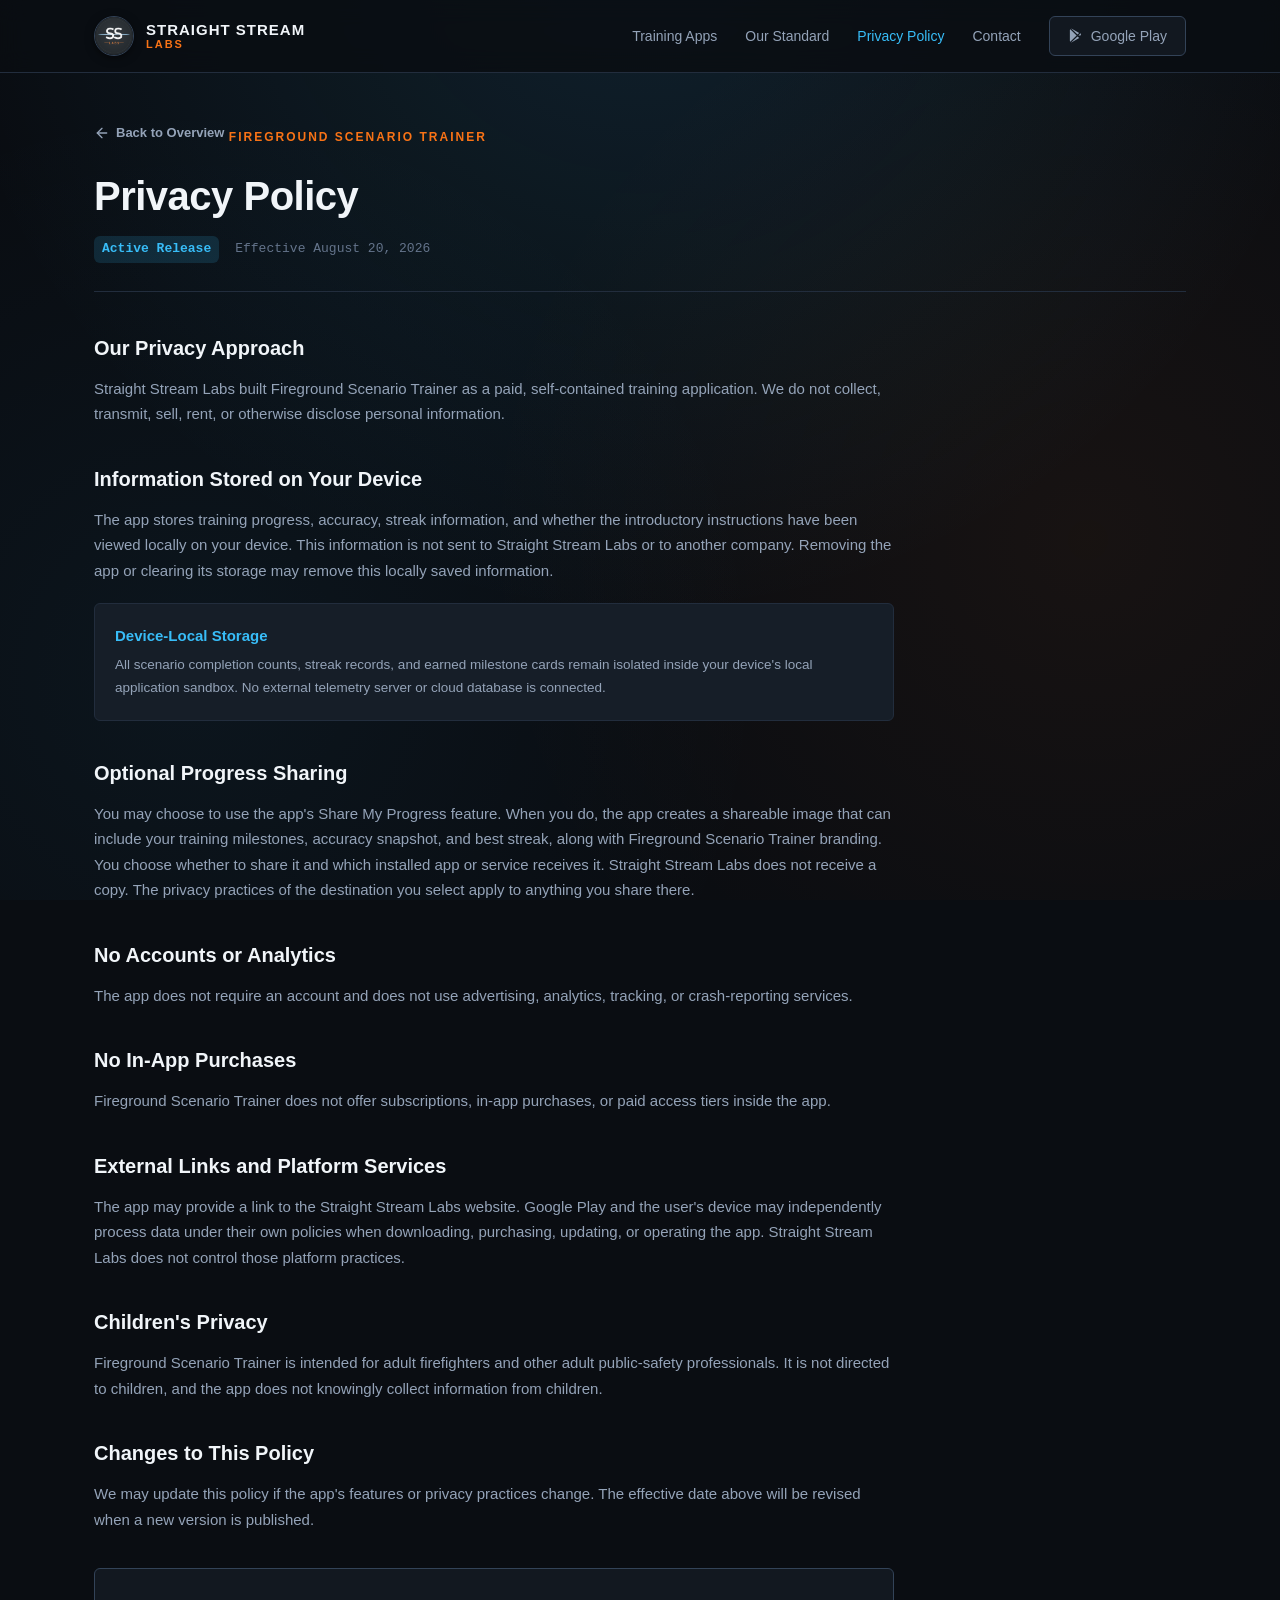
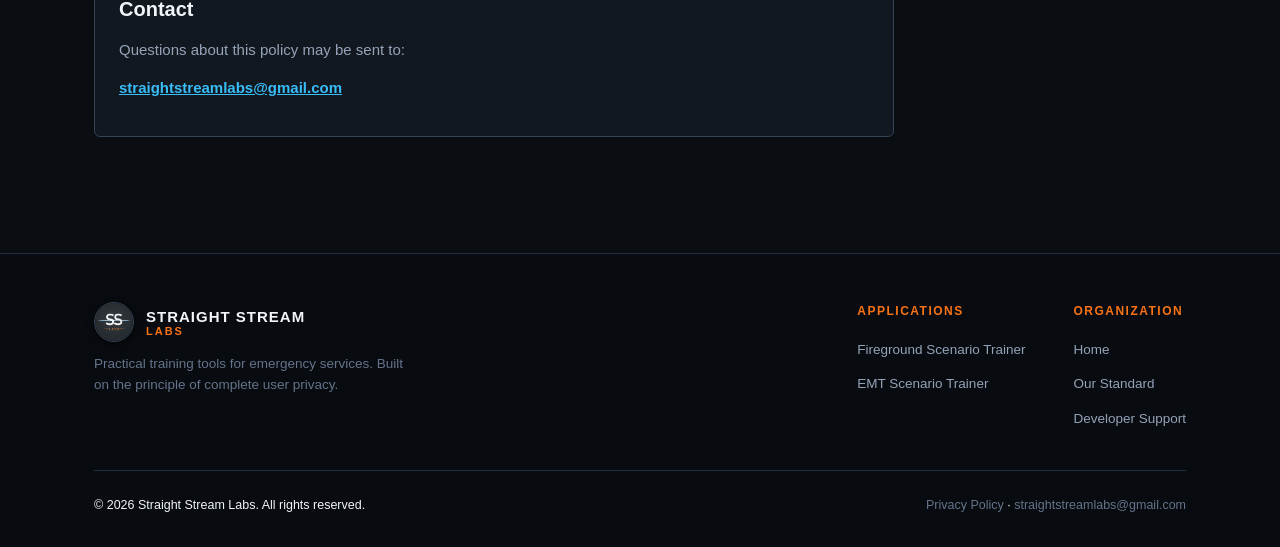
==== privacy.html @ 107fda7d "Initial commit of Straight Stream Labs website" ====
<!DOCTYPE html>
<html lang="en">
<head>
  <meta charset="UTF-8">
  <meta name="viewport" content="width=device-width, initial-scale=1.0">
  <title>Privacy Policy | Straight Stream Labs</title>
  <meta name="description" content="Privacy policy for Fireground Scenario Trainer and Straight Stream Labs applications. We do not collect, transmit, or monetize your personal data.">
  
  <meta property="og:type" content="article">
  <meta property="og:url" content="https://straightstreamlabs.com/privacy.html">
  <meta property="og:title" content="Privacy Policy | Straight Stream Labs">
  <meta property="og:description" content="Privacy policy for Fireground Scenario Trainer by Straight Stream Labs.">
  <meta property="og:image" content="assets/images/logo-icon.png">

  <!-- Favicon -->
  <link rel="icon" type="image/png" href="assets/images/logo-icon.png">
  <link rel="apple-touch-icon" href="assets/images/logo-icon.png">

  <!-- Stylesheet -->
  <link rel="stylesheet" href="assets/css/style.css">
</head>
<body>
  <div class="bg-ambient"></div>

  <div class="content-wrapper">
    <!-- Top Navigation -->
    <header class="site-nav">
      <div class="container nav-container">
        <a href="index.html" class="brand-link" aria-label="Straight Stream Labs Home">
          <img src="assets/images/logo-icon.png" alt="Straight Stream Labs Icon" class="brand-icon" width="40" height="40">
          <div class="brand-text">
            <span class="brand-name">Straight Stream</span>
            <span class="brand-sub">Labs</span>
          </div>
        </a>

        <nav>
          <ul class="nav-menu">
            <li><a href="index.html#apps">Training Apps</a></li>
            <li><a href="index.html#philosophy">Our Standard</a></li>
            <li><a href="privacy.html" class="active">Privacy Policy</a></li>
            <li><a href="index.html#contact">Contact</a></li>
            <li>
              <a href="https://play.google.com/store/apps/details?id=com.straightstreamlabs.firegroundtrainer" target="_blank" rel="noopener noreferrer" class="nav-btn">
                <svg width="15" height="15" viewBox="0 0 24 24" fill="currentColor">
                  <path d="M3.609 1.814L13.792 12 3.61 22.186a2.44 2.44 0 0 1-.61-1.686V3.5a2.44 2.44 0 0 1 .61-1.686zM15.207 13.414l2.707 2.707-11.83 6.83a2.38 2.38 0 0 1-1.077.293l10.2-9.83zm0-2.828L5.007.756A2.38 2.38 0 0 1 6.084 1.05l11.83 6.83-2.707 2.707zM16.621 12l3.414-3.414a2.43 2.43 0 0 1 0 3.414L16.621 12z"/>
                </svg>
                Google Play
              </a>
            </li>
          </ul>
        </nav>

        <button class="mobile-toggle" aria-label="Toggle navigation menu" aria-expanded="false">
          <svg width="24" height="24" viewBox="0 0 24 24" fill="none" stroke="currentColor" stroke-width="2" stroke-linecap="round" stroke-linejoin="round">
            <line x1="3" y1="12" x2="21" y2="12"></line>
            <line x1="3" y1="6" x2="21" y2="6"></line>
            <line x1="3" y1="18" x2="21" y2="18"></line>
          </svg>
        </button>
      </div>
    </header>

    <!-- Main Content -->
    <main class="policy-page">
      <div class="container">
        <header class="policy-header">
          <a href="index.html" class="back-link">
            <svg width="16" height="16" viewBox="0 0 24 24" fill="none" stroke="currentColor" stroke-width="2" stroke-linecap="round" stroke-linejoin="round">
              <line x1="19" y1="12" x2="5" y2="12"></line>
              <polyline points="12 19 5 12 12 5"></polyline>
            </svg>
            Back to Overview
          </a>
          <div class="section-eyebrow">Fireground Scenario Trainer</div>
          <h1>Privacy Policy</h1>
          <div class="policy-meta">
            <span class="tag">Active Release</span>
            <span>Effective August 20, 2026</span>
          </div>
        </header>

        <article class="policy-content">
          <!-- Our privacy approach -->
          <section>
            <h2>Our Privacy Approach</h2>
            <p>
              Straight Stream Labs built Fireground Scenario Trainer as a paid, self-contained training application. We do not collect, transmit, sell, rent, or otherwise disclose personal information.
            </p>
          </section>

          <!-- Information stored on device -->
          <section>
            <h2>Information Stored on Your Device</h2>
            <p>
              The app stores training progress, accuracy, streak information, and whether the introductory instructions have been viewed locally on your device. This information is not sent to Straight Stream Labs or to another company. Removing the app or clearing its storage may remove this locally saved information.
            </p>

            <div class="policy-highlight-box">
              <h3>Device-Local Storage</h3>
              <p>
                All scenario completion counts, streak records, and earned milestone cards remain isolated inside your device's local application sandbox. No external telemetry server or cloud database is connected.
              </p>
            </div>
          </section>

          <!-- Optional progress sharing -->
          <section>
            <h2>Optional Progress Sharing</h2>
            <p>
              You may choose to use the app&apos;s Share My Progress feature. When you do, the app creates a shareable image that can include your training milestones, accuracy snapshot, and best streak, along with Fireground Scenario Trainer branding. You choose whether to share it and which installed app or service receives it. Straight Stream Labs does not receive a copy. The privacy practices of the destination you select apply to anything you share there.
            </p>
          </section>

          <!-- No accounts or analytics -->
          <section>
            <h2>No Accounts or Analytics</h2>
            <p>
              The app does not require an account and does not use advertising, analytics, tracking, or crash-reporting services.
            </p>
          </section>

          <!-- No in-app purchases -->
          <section>
            <h2>No In-App Purchases</h2>
            <p>
              Fireground Scenario Trainer does not offer subscriptions, in-app purchases, or paid access tiers inside the app.
            </p>
          </section>

          <!-- External links and platform services -->
          <section>
            <h2>External Links and Platform Services</h2>
            <p>
              The app may provide a link to the Straight Stream Labs website. Google Play and the user&apos;s device may independently process data under their own policies when downloading, purchasing, updating, or operating the app. Straight Stream Labs does not control those platform practices.
            </p>
          </section>

          <!-- Children's privacy -->
          <section>
            <h2>Children&apos;s Privacy</h2>
            <p>
              Fireground Scenario Trainer is intended for adult firefighters and other adult public-safety professionals. It is not directed to children, and the app does not knowingly collect information from children.
            </p>
          </section>

          <!-- Changes to this policy -->
          <section>
            <h2>Changes to This Policy</h2>
            <p>
              We may update this policy if the app&apos;s features or privacy practices change. The effective date above will be revised when a new version is published.
            </p>
          </section>

          <!-- Contact -->
          <section class="policy-contact-box">
            <h2>Contact</h2>
            <p>Questions about this policy may be sent to:</p>
            <p>
              <a href="mailto:straightstreamlabs@gmail.com">straightstreamlabs@gmail.com</a>
            </p>
          </section>
        </article>
      </div>
    </main>

    <!-- Footer -->
    <footer class="site-footer">
      <div class="container">
        <div class="footer-top">
          <div class="footer-brand">
            <div class="brand-link">
              <img src="assets/images/logo-icon.png" alt="Straight Stream Labs" class="brand-icon" width="36" height="36">
              <div class="brand-text">
                <span class="brand-name">Straight Stream</span>
                <span class="brand-sub">Labs</span>
              </div>
            </div>
            <p>
              Practical training tools for emergency services. Built on the principle of complete user privacy.
            </p>
          </div>

          <div class="footer-links">
            <div class="footer-col">
              <h4>Applications</h4>
              <ul>
                <li><a href="https://play.google.com/store/apps/details?id=com.straightstreamlabs.firegroundtrainer" target="_blank" rel="noopener noreferrer">Fireground Scenario Trainer</a></li>
                <li><a href="index.html#apps">EMT Scenario Trainer</a></li>
              </ul>
            </div>

            <div class="footer-col">
              <h4>Organization</h4>
              <ul>
                <li><a href="index.html">Home</a></li>
                <li><a href="index.html#philosophy">Our Standard</a></li>
                <li><a href="mailto:straightstreamlabs@gmail.com">Developer Support</a></li>
              </ul>
            </div>
          </div>
        </div>

        <div class="footer-bottom">
          <div>
            © <span class="current-year">2026</span> Straight Stream Labs. All rights reserved.
          </div>
          <div>
            <a href="privacy.html">Privacy Policy</a> · <a href="mailto:straightstreamlabs@gmail.com">straightstreamlabs@gmail.com</a>
          </div>
        </div>
      </div>
    </footer>
  </div>

  <script src="assets/js/main.js"></script>
</body>
</html>
---- assets/css/style.css ----
/* ==========================================================================
   Straight Stream Labs - Modern Brand Stylesheet
   ========================================================================== */

:root {
  --bg-base: #0a0d12;
  --bg-surface: #121820;
  --bg-card: #161e28;
  --bg-card-hover: #1c2633;
  --border-subtle: #222d3d;
  --border-accent: #334358;
  
  --text-primary: #f1f5f9;
  --text-secondary: #94a3b8;
  --text-muted: #64748b;
  
  --stream-cyan: #38bdf8;
  --stream-cyan-soft: rgba(56, 189, 248, 0.15);
  --stream-cyan-glow: 0 0 25px rgba(56, 189, 248, 0.35);
  
  --labs-orange: #f97316;
  --labs-orange-soft: rgba(249, 115, 22, 0.12);
  --labs-orange-glow: 0 0 20px rgba(249, 115, 22, 0.3);
  
  --status-green: #10b981;
  --status-green-soft: rgba(16, 185, 129, 0.15);
  
  --font-sans: -apple-system, BlinkMacSystemFont, "Segoe UI", Roboto, "Helvetica Neue", Arial, sans-serif;
  --font-mono: ui-monospace, SFMono-Regular, Menlo, Monaco, Consolas, "Liberation Mono", monospace;
  
  --radius-sm: 6px;
  --radius-md: 10px;
  --radius-lg: 16px;
  --radius-full: 9999px;
  
  --transition: all 0.2s cubic-bezier(0.16, 1, 0.3, 1);
}

*, *::before, *::after {
  box-sizing: border-box;
  margin: 0;
  padding: 0;
}

html {
  scroll-behavior: smooth;
  color-scheme: dark;
}

body {
  font-family: var(--font-sans);
  background-color: var(--bg-base);
  color: var(--text-primary);
  line-height: 1.6;
  -webkit-font-smoothing: antialiased;
  -moz-osx-font-smoothing: grayscale;
  overflow-x: hidden;
}

/* Background Ambient Glow */
.bg-ambient {
  position: fixed;
  top: 0;
  left: 0;
  width: 100vw;
  height: 100vh;
  pointer-events: none;
  z-index: 0;
  background: 
    radial-gradient(circle at 50% -10%, rgba(56, 189, 248, 0.12) 0%, transparent 60%),
    radial-gradient(circle at 85% 60%, rgba(249, 115, 22, 0.06) 0%, transparent 50%),
    radial-gradient(circle at 15% 75%, rgba(56, 189, 248, 0.05) 0%, transparent 45%);
}

.content-wrapper {
  position: relative;
  z-index: 1;
  display: flex;
  flex-direction: column;
  min-height: 100vh;
}

.container {
  width: 100%;
  max-width: 1140px;
  margin: 0 auto;
  padding: 0 24px;
}

/* ==========================================================================
   Navigation Bar
   ========================================================================== */
.site-nav {
  position: sticky;
  top: 0;
  z-index: 100;
  background: rgba(10, 13, 18, 0.85);
  backdrop-filter: blur(12px);
  -webkit-backdrop-filter: blur(12px);
  border-bottom: 1px solid var(--border-subtle);
  transition: var(--transition);
}

.nav-container {
  display: flex;
  align-items: center;
  justify-content: space-between;
  height: 72px;
}

.brand-link {
  display: flex;
  align-items: center;
  gap: 12px;
  text-decoration: none;
  color: var(--text-primary);
  font-weight: 700;
  letter-spacing: 0.5px;
}

.brand-icon {
  width: 40px;
  height: 40px;
  border-radius: 50%;
  border: 1px solid var(--border-accent);
  box-shadow: 0 2px 8px rgba(0,0,0,0.5);
  display: block;
}

.brand-text {
  display: flex;
  flex-direction: column;
  line-height: 1.15;
}

.brand-name {
  font-size: 15px;
  font-weight: 800;
  letter-spacing: 1px;
  text-transform: uppercase;
}

.brand-sub {
  font-size: 11px;
  font-weight: 700;
  letter-spacing: 2px;
  color: var(--labs-orange);
  text-transform: uppercase;
}

.nav-menu {
  display: flex;
  align-items: center;
  gap: 28px;
  list-style: none;
}

.nav-menu a {
  text-decoration: none;
  color: var(--text-secondary);
  font-size: 14px;
  font-weight: 500;
  transition: var(--transition);
}

.nav-menu a:hover,
.nav-menu a.active {
  color: var(--stream-cyan);
}

.nav-btn {
  display: inline-flex;
  align-items: center;
  gap: 8px;
  padding: 8px 18px;
  background: var(--bg-surface);
  color: var(--text-primary);
  border: 1px solid var(--border-accent);
  border-radius: var(--radius-sm);
  font-size: 13.5px;
  font-weight: 600;
  text-decoration: none;
  transition: var(--transition);
}

.nav-btn:hover {
  background: var(--bg-card);
  border-color: var(--stream-cyan);
  color: var(--stream-cyan);
  transform: translateY(-1px);
}

.mobile-toggle {
  display: none;
  background: none;
  border: none;
  color: var(--text-primary);
  cursor: pointer;
  padding: 8px;
}

/* ==========================================================================
   Hero Section
   ========================================================================== */
.hero {
  padding: 50px 0 65px;
  text-align: center;
  position: relative;
}

.hero-banner-wrap {
  position: relative;
  display: flex;
  align-items: center;
  justify-content: center;
  max-width: 800px;
  width: 100%;
  margin: 0 auto 28px;
  padding: 10px 16px;
}

.hero-banner-wrap::before {
  content: "";
  position: absolute;
  top: 50%;
  left: 50%;
  transform: translate(-50%, -50%);
  width: 85%;
  height: 90px;
  background: radial-gradient(ellipse 65% 55% at 50% 50%, rgba(56, 189, 248, 0.2) 0%, rgba(56, 189, 248, 0.05) 55%, transparent 80%);
  pointer-events: none;
  filter: blur(14px);
  z-index: 0;
}

.hero-logo-img {
  width: 100%;
  max-width: 740px;
  height: auto;
  display: block;
  position: relative;
  z-index: 1;
  filter: drop-shadow(0 0 16px rgba(56, 189, 248, 0.25));
  margin: 0 auto;
}

.hero-badge {
  display: inline-flex;
  align-items: center;
  gap: 8px;
  padding: 6px 16px;
  background: rgba(56, 189, 248, 0.08);
  border: 1px solid rgba(56, 189, 248, 0.22);
  border-radius: var(--radius-full);
  color: var(--stream-cyan);
  font-size: 12.5px;
  font-weight: 600;
  letter-spacing: 0.5px;
  text-transform: uppercase;
  margin-bottom: 22px;
}

.hero-badge .pulse {
  width: 7px;
  height: 7px;
  border-radius: 50%;
  background-color: var(--stream-cyan);
  box-shadow: 0 0 8px var(--stream-cyan);
}

.hero-title {
  font-size: clamp(28px, 4.5vw, 44px);
  font-weight: 800;
  letter-spacing: -0.5px;
  line-height: 1.2;
  margin-bottom: 18px;
  color: var(--text-primary);
}

.hero-title span.highlight {
  color: var(--stream-cyan);
  text-shadow: var(--stream-cyan-glow);
}

.hero-lead {
  font-size: clamp(16px, 2.2vw, 19px);
  color: var(--text-secondary);
  max-width: 680px;
  margin: 0 auto 36px;
  line-height: 1.6;
}

.hero-actions {
  display: flex;
  align-items: center;
  justify-content: center;
  flex-wrap: wrap;
  gap: 16px;
}

.btn-primary {
  display: inline-flex;
  align-items: center;
  gap: 10px;
  padding: 13px 26px;
  background: linear-gradient(135deg, #f97316 0%, #ea580c 100%);
  color: #ffffff;
  border: 1px solid #fb923c;
  border-radius: var(--radius-sm);
  font-size: 14.5px;
  font-weight: 700;
  letter-spacing: 0.5px;
  text-decoration: none;
  box-shadow: 0 4px 16px rgba(249, 115, 22, 0.35);
  transition: var(--transition);
}

.btn-primary:hover {
  transform: translateY(-2px);
  box-shadow: 0 6px 22px rgba(249, 115, 22, 0.5);
  background: linear-gradient(135deg, #fb923c 0%, #ea580c 100%);
}

.btn-secondary {
  display: inline-flex;
  align-items: center;
  gap: 8px;
  padding: 13px 24px;
  background: var(--bg-card);
  color: var(--text-primary);
  border: 1px solid var(--border-accent);
  border-radius: var(--radius-sm);
  font-size: 14.5px;
  font-weight: 600;
  text-decoration: none;
  transition: var(--transition);
}

.btn-secondary:hover {
  background: var(--bg-card-hover);
  border-color: var(--stream-cyan);
  color: var(--stream-cyan);
  transform: translateY(-2px);
}

/* ==========================================================================
   Section Headers
   ========================================================================== */
.section-header {
  text-align: center;
  margin-bottom: 48px;
}

.section-eyebrow {
  display: inline-block;
  font-size: 12px;
  font-weight: 700;
  letter-spacing: 2px;
  text-transform: uppercase;
  color: var(--labs-orange);
  margin-bottom: 8px;
}

.section-title {
  font-size: clamp(24px, 3.5vw, 32px);
  font-weight: 800;
  letter-spacing: -0.5px;
  color: var(--text-primary);
  margin-bottom: 12px;
}

.section-desc {
  font-size: 15.5px;
  color: var(--text-secondary);
  max-width: 620px;
  margin: 0 auto;
}

/* ==========================================================================
   Apps Showcase
   ========================================================================== */
.apps-section {
  padding: 60px 0 80px;
  border-top: 1px solid var(--border-subtle);
}

.apps-grid {
  display: grid;
  grid-template-columns: repeat(auto-fit, minmax(340px, 1fr));
  gap: 28px;
}

.app-card {
  background: var(--bg-card);
  border: 1px solid var(--border-subtle);
  border-radius: var(--radius-md);
  padding: 32px;
  display: flex;
  flex-direction: column;
  transition: var(--transition);
  position: relative;
  overflow: hidden;
}

.app-card::before {
  content: "";
  position: absolute;
  top: 0;
  left: 0;
  right: 0;
  height: 3px;
  background: transparent;
  transition: var(--transition);
}

.app-card.featured::before {
  background: linear-gradient(90deg, var(--labs-orange), #f59e0b);
}

.app-card.upcoming::before {
  background: linear-gradient(90deg, var(--stream-cyan), #60a5fa);
}

.app-card:hover {
  transform: translateY(-4px);
  border-color: var(--border-accent);
  box-shadow: 0 16px 36px rgba(0, 0, 0, 0.4);
}

.app-card-header {
  display: flex;
  align-items: flex-start;
  justify-content: space-between;
  gap: 16px;
  margin-bottom: 20px;
}

.app-badge-status {
  display: inline-flex;
  align-items: center;
  gap: 6px;
  font-size: 11px;
  font-weight: 700;
  letter-spacing: 0.5px;
  text-transform: uppercase;
  padding: 4px 10px;
  border-radius: var(--radius-full);
}

.app-badge-status.active {
  background: var(--status-green-soft);
  color: var(--status-green);
  border: 1px solid rgba(16, 185, 129, 0.3);
}

.app-badge-status.dev {
  background: var(--stream-cyan-soft);
  color: var(--stream-cyan);
  border: 1px solid rgba(56, 189, 248, 0.3);
}

.app-icon-wrap {
  width: 52px;
  height: 52px;
  border-radius: var(--radius-sm);
  display: flex;
  align-items: center;
  justify-content: center;
  background: var(--bg-surface);
  border: 1px solid var(--border-subtle);
  font-size: 24px;
}

.app-card-title {
  font-size: 22px;
  font-weight: 800;
  color: var(--text-primary);
  margin-bottom: 8px;
}

.app-card-tagline {
  font-size: 14px;
  color: var(--stream-cyan);
  font-weight: 600;
  margin-bottom: 16px;
}

.app-card-body {
  font-size: 14.5px;
  color: var(--text-secondary);
  line-height: 1.6;
  margin-bottom: 24px;
  flex-grow: 1;
}

.app-feature-list {
  list-style: none;
  margin-bottom: 28px;
  display: flex;
  flex-direction: column;
  gap: 10px;
}

.app-feature-list li {
  display: flex;
  align-items: flex-start;
  gap: 10px;
  font-size: 13.5px;
  color: var(--text-primary);
}

.app-feature-list svg {
  flex-shrink: 0;
  margin-top: 3px;
  color: var(--stream-cyan);
}

.app-card-actions {
  margin-top: auto;
  display: flex;
  align-items: center;
  gap: 12px;
  flex-wrap: wrap;
}

.play-store-btn {
  display: inline-flex;
  align-items: center;
  gap: 8px;
  padding: 10px 18px;
  background: #000000;
  color: #ffffff;
  border: 1px solid var(--border-accent);
  border-radius: var(--radius-sm);
  font-size: 13px;
  font-weight: 600;
  text-decoration: none;
  transition: var(--transition);
}

.play-store-btn:hover {
  border-color: var(--stream-cyan);
  background: #111827;
  transform: translateY(-1px);
}

.app-spec-badge {
  font-family: var(--font-mono);
  font-size: 11.5px;
  color: var(--text-muted);
  background: var(--bg-surface);
  padding: 6px 12px;
  border-radius: var(--radius-sm);
  border: 1px solid var(--border-subtle);
}

/* ==========================================================================
   Why Straight Stream Labs (Philosophy)
   ========================================================================== */
.philosophy-section {
  padding: 70px 0 80px;
  background: rgba(18, 24, 32, 0.4);
  border-top: 1px solid var(--border-subtle);
  border-bottom: 1px solid var(--border-subtle);
}

.philosophy-grid {
  display: grid;
  grid-template-columns: repeat(auto-fit, minmax(250px, 1fr));
  gap: 24px;
}

.philosophy-card {
  background: var(--bg-card);
  border: 1px solid var(--border-subtle);
  border-radius: var(--radius-sm);
  padding: 24px;
  transition: var(--transition);
}

.philosophy-card:hover {
  border-color: var(--border-accent);
  background: var(--bg-card-hover);
}

.philosophy-icon {
  width: 44px;
  height: 44px;
  border-radius: var(--radius-sm);
  background: var(--bg-surface);
  border: 1px solid var(--border-subtle);
  display: flex;
  align-items: center;
  justify-content: center;
  color: var(--stream-cyan);
  margin-bottom: 16px;
}

.philosophy-title {
  font-size: 16.5px;
  font-weight: 700;
  color: var(--text-primary);
  margin-bottom: 8px;
}

.philosophy-desc {
  font-size: 13.5px;
  color: var(--text-secondary);
  line-height: 1.55;
}

/* ==========================================================================
   Privacy Commitment Banner
   ========================================================================== */
.privacy-banner-section {
  padding: 60px 0;
}

.privacy-callout {
  background: linear-gradient(135deg, rgba(22, 30, 40, 0.95) 0%, rgba(18, 24, 32, 0.95) 100%);
  border: 1px solid var(--border-accent);
  border-left: 4px solid var(--stream-cyan);
  border-radius: var(--radius-md);
  padding: 36px 40px;
  display: flex;
  align-items: center;
  justify-content: space-between;
  gap: 32px;
  flex-wrap: wrap;
}

.privacy-callout-text h3 {
  font-size: 20px;
  font-weight: 800;
  color: var(--text-primary);
  margin-bottom: 8px;
}

.privacy-callout-text p {
  font-size: 14.5px;
  color: var(--text-secondary);
  max-width: 640px;
}

/* ==========================================================================
   Contact / Support Section
   ========================================================================== */
.contact-section {
  padding: 60px 0 80px;
  text-align: center;
}

.contact-card {
  max-width: 600px;
  margin: 0 auto;
  background: var(--bg-card);
  border: 1px solid var(--border-subtle);
  border-radius: var(--radius-md);
  padding: 40px 32px;
}

.contact-card h3 {
  font-size: 22px;
  font-weight: 800;
  color: var(--text-primary);
  margin-bottom: 12px;
}

.contact-card p {
  font-size: 14.5px;
  color: var(--text-secondary);
  margin-bottom: 24px;
}

.contact-email-btn {
  display: inline-flex;
  align-items: center;
  gap: 10px;
  padding: 12px 24px;
  background: var(--bg-surface);
  color: var(--stream-cyan);
  border: 1px solid var(--border-accent);
  border-radius: var(--radius-sm);
  font-family: var(--font-mono);
  font-size: 14px;
  font-weight: 600;
  text-decoration: none;
  transition: var(--transition);
}

.contact-email-btn:hover {
  background: var(--bg-surface-elevated);
  border-color: var(--stream-cyan);
  box-shadow: 0 0 16px rgba(56, 189, 248, 0.25);
  transform: translateY(-1px);
}

/* ==========================================================================
   Footer
   ========================================================================== */
.site-footer {
  margin-top: auto;
  border-top: 1px solid var(--border-subtle);
  background: #080b0f;
  padding: 48px 0 32px;
}

.footer-top {
  display: flex;
  justify-content: space-between;
  align-items: flex-start;
  flex-wrap: wrap;
  gap: 32px;
  margin-bottom: 40px;
}

.footer-brand {
  max-width: 320px;
}

.footer-brand p {
  font-size: 13.5px;
  color: var(--text-muted);
  margin-top: 12px;
  line-height: 1.5;
}

.footer-links {
  display: flex;
  gap: 48px;
  flex-wrap: wrap;
}

.footer-col h4 {
  font-size: 12px;
  font-weight: 700;
  letter-spacing: 1.5px;
  text-transform: uppercase;
  color: var(--labs-orange);
  margin-bottom: 14px;
}

.footer-col ul {
  list-style: none;
  display: flex;
  flex-direction: column;
  gap: 9px;
}

.footer-col a {
  text-decoration: none;
  color: var(--text-secondary);
  font-size: 13.5px;
  transition: var(--transition);
}

.footer-col a:hover {
  color: var(--stream-cyan);
}

.footer-bottom {
  border-top: 1px solid var(--border-subtle);
  padding-top: 24px;
  display: flex;
  justify-content: space-between;
  align-items: center;
  flex-wrap: wrap;
  gap: 16px;
  font-size: 12.5px;
  color: var(--text-dim);
}

.footer-bottom a {
  color: var(--text-muted);
  text-decoration: none;
}

.footer-bottom a:hover {
  color: var(--text-primary);
}

/* ==========================================================================
   Privacy Policy Page Specifics
   ========================================================================== */
.policy-page {
  padding: 50px 0 80px;
}

.policy-header {
  margin-bottom: 40px;
  padding-bottom: 28px;
  border-bottom: 1px solid var(--border-subtle);
}

.policy-header .back-link {
  display: inline-flex;
  align-items: center;
  gap: 6px;
  font-size: 13px;
  color: var(--text-secondary);
  text-decoration: none;
  margin-bottom: 20px;
  font-weight: 600;
  transition: var(--transition);
}

.policy-header .back-link:hover {
  color: var(--stream-cyan);
}

.policy-header h1 {
  font-size: clamp(28px, 4vw, 40px);
  font-weight: 800;
  letter-spacing: -0.5px;
  color: var(--text-primary);
  margin-bottom: 8px;
}

.policy-meta {
  display: flex;
  align-items: center;
  gap: 16px;
  font-size: 13px;
  color: var(--text-muted);
  font-family: var(--font-mono);
}

.policy-meta .tag {
  background: var(--stream-cyan-soft);
  color: var(--stream-cyan);
  padding: 3px 8px;
  border-radius: var(--radius-sm);
  font-weight: 600;
}

.policy-content {
  max-width: 800px;
}

.policy-content section {
  margin-bottom: 36px;
}

.policy-content h2 {
  font-size: 20px;
  font-weight: 700;
  color: var(--text-primary);
  margin-bottom: 12px;
  display: flex;
  align-items: center;
  gap: 8px;
}

.policy-content p {
  font-size: 15px;
  color: var(--text-secondary);
  line-height: 1.7;
  margin-bottom: 12px;
}

.policy-highlight-box {
  background: var(--bg-card);
  border: 1px solid var(--border-subtle);
  border-radius: var(--radius-sm);
  padding: 20px;
  margin: 20px 0;
}

.policy-highlight-box h3 {
  font-size: 15px;
  font-weight: 700;
  color: var(--stream-cyan);
  margin-bottom: 6px;
}

.policy-highlight-box p {
  font-size: 13.5px;
  margin-bottom: 0;
}

.policy-contact-box {
  background: var(--bg-surface);
  border: 1px solid var(--border-accent);
  border-radius: var(--radius-sm);
  padding: 24px;
  margin-top: 32px;
}

.policy-contact-box a {
  color: var(--stream-cyan);
  font-weight: 600;
  text-decoration: underline;
}

/* ==========================================================================
   Responsive Breakpoints
   ========================================================================== */
@media (max-width: 860px) {
  .nav-menu {
    display: none;
  }
  
  .mobile-toggle {
    display: block;
  }
  
  .mobile-nav-open .nav-menu {
    display: flex;
    flex-direction: column;
    position: absolute;
    top: 72px;
    left: 0;
    width: 100%;
    background: #0d1117;
    border-bottom: 1px solid var(--border-subtle);
    padding: 24px;
    gap: 18px;
    box-shadow: 0 12px 28px rgba(0,0,0,0.7);
  }
  
  .hero-actions {
    flex-direction: column;
    width: 100%;
  }
  
  .btn-primary, .btn-secondary {
    width: 100%;
    justify-content: center;
  }
  
  .privacy-callout {
    flex-direction: column;
    align-items: flex-start;
  }
}
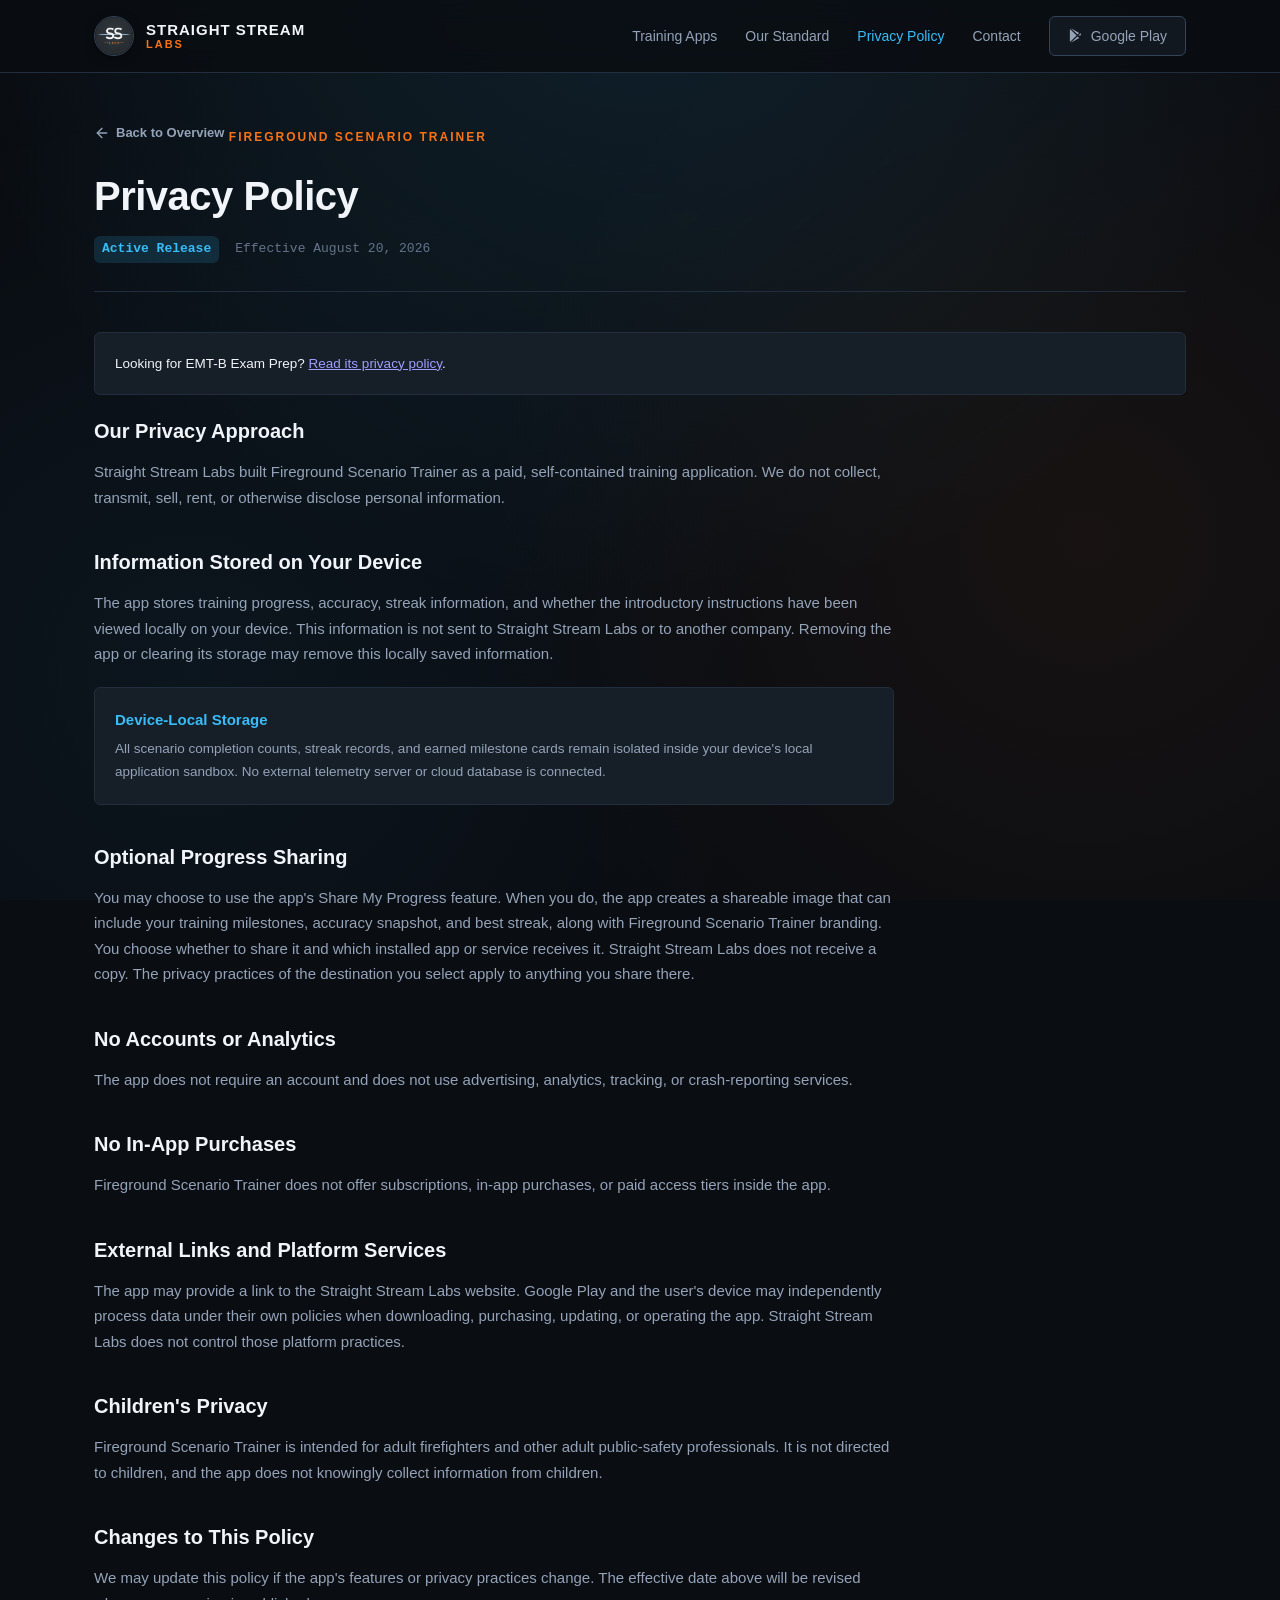
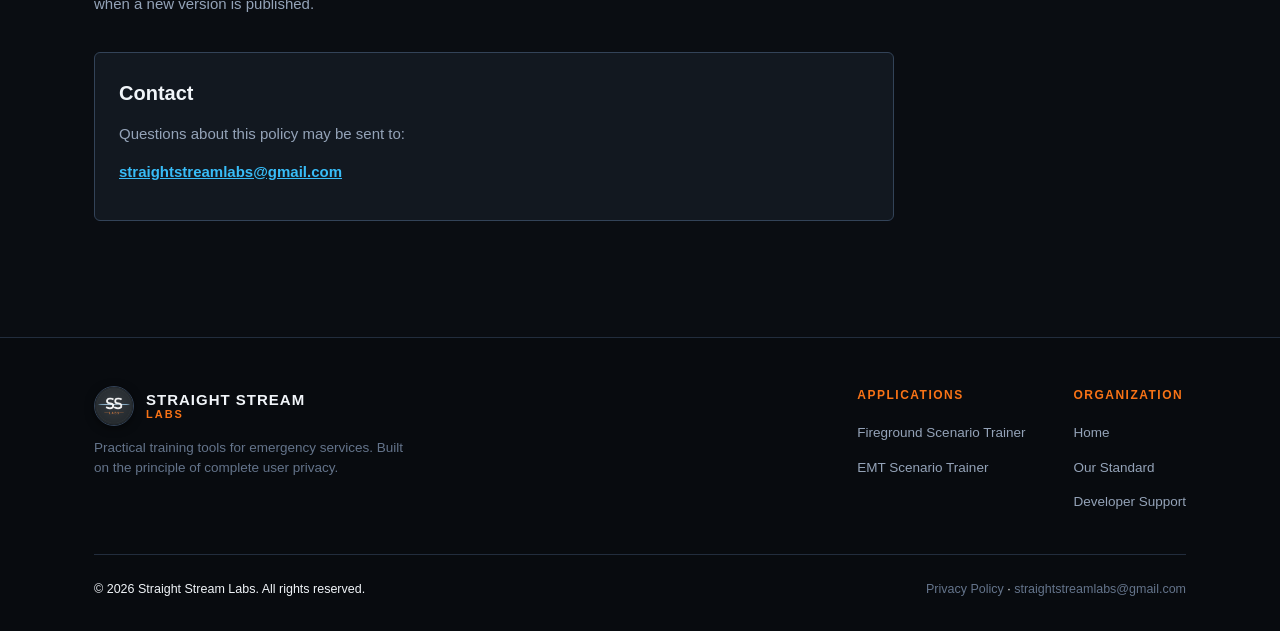
==== commit 9862dd92: "Publish EMT-B Exam Prep privacy policy" ====
--- a/privacy.html
+++ b/privacy.html
@@ -80,6 +80,8 @@
           </div>
         </header>
 
+        <aside class="policy-highlight-box" aria-label="EMT-B Exam Prep privacy policy"><p>Looking for EMT-B Exam Prep? <a href="/emt-b-exam-prep/privacy/">Read its privacy policy</a>.</p></aside>
+
         <article class="policy-content">
           <!-- Our privacy approach -->
           <section>
